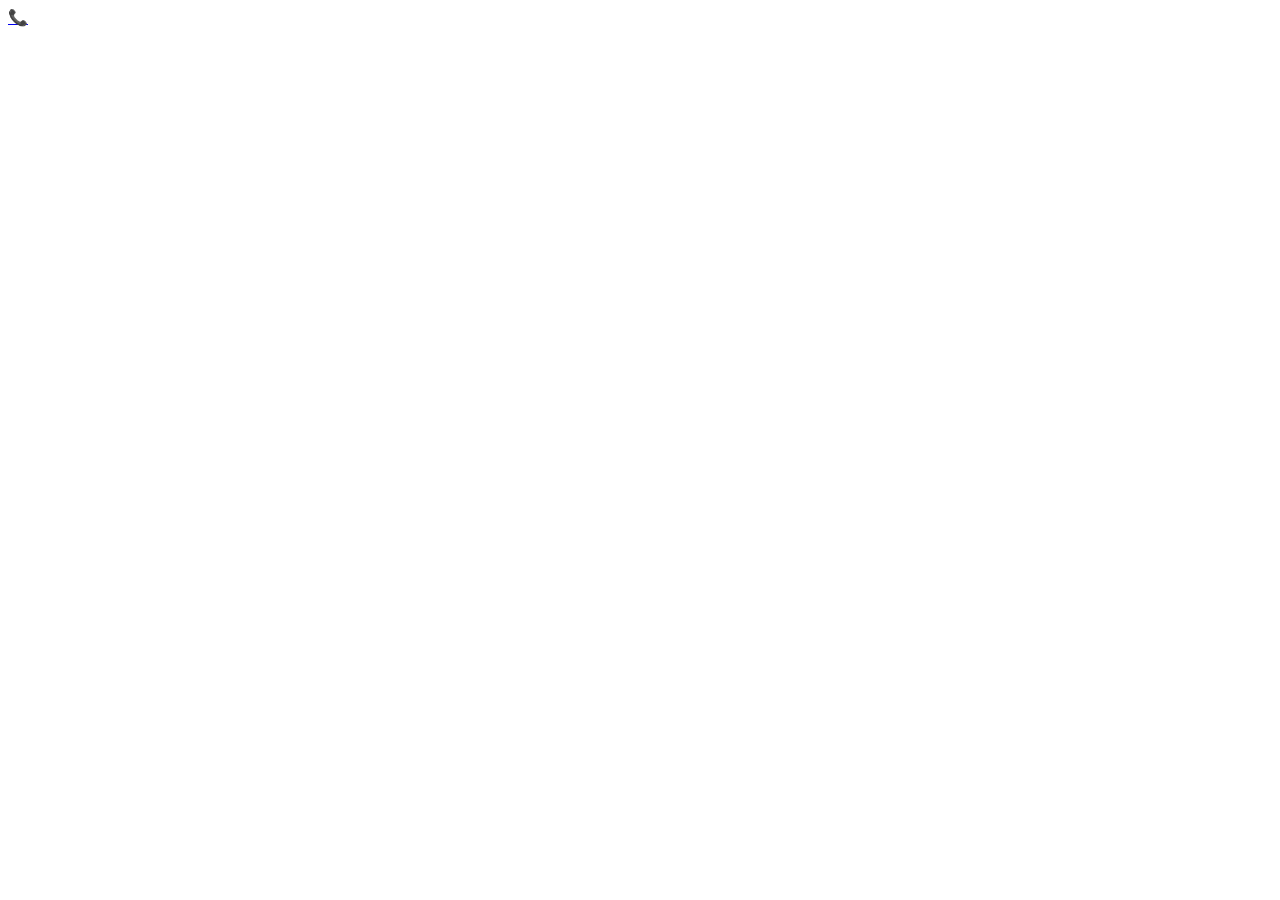
==== index.html @ 780bcf33 "Add files via upload" ====
<!DOCTYPE html>
<html lang="vi">
<head>
  <meta charset="UTF-8" />
  <meta name="viewport" content="width=device-width, initial-scale=1.0" />
  <title>Thái Hà Huy Hotel — Khách sạn gần sân bay Tân Sơn Nhất</title>
  <meta name="description" content="Thái Hà Huy Hotel — khách sạn 2 sao tại 148 Lê Văn Sỹ, Phú Nhuận, TP.HCM. Cách sân bay Tân Sơn Nhất khoảng 3km. Đặt phòng: 0377775231" />
  <meta property="og:title" content="Thái Hà Huy Hotel" />
  <meta property="og:description" content="Khách sạn 2 sao gần sân bay Tân Sơn Nhất — 25 phòng tiện nghi, giá đã gồm VAT. Hotline: 0377775231" />
  <meta property="og:type" content="website" />
  <link rel="preconnect" href="https://fonts.googleapis.com" />
  <link href="https://fonts.googleapis.com/css2?family=Be+Vietnam+Pro:wght@400;600;700;800&display=swap" rel="stylesheet" />
  <link rel="stylesheet" href="css/style.css" />
</head>
<body>
  <div data-include="partials/header.html"></div>
  <div data-include="partials/hero.html"></div>
  <main>
    <div data-include="partials/about.html"></div>
    <div data-include="partials/rooms.html"></div>
    <div data-include="partials/amenities.html"></div>
    <div data-include="partials/location.html"></div>
    <div data-include="partials/contact.html"></div>
  </main>
  <div data-include="partials/footer.html"></div>

  <a class="call-float" href="tel:0377775231" aria-label="Gọi đặt phòng">📞</a>
  <script src="js/main.js"></script>
</body>
</html>
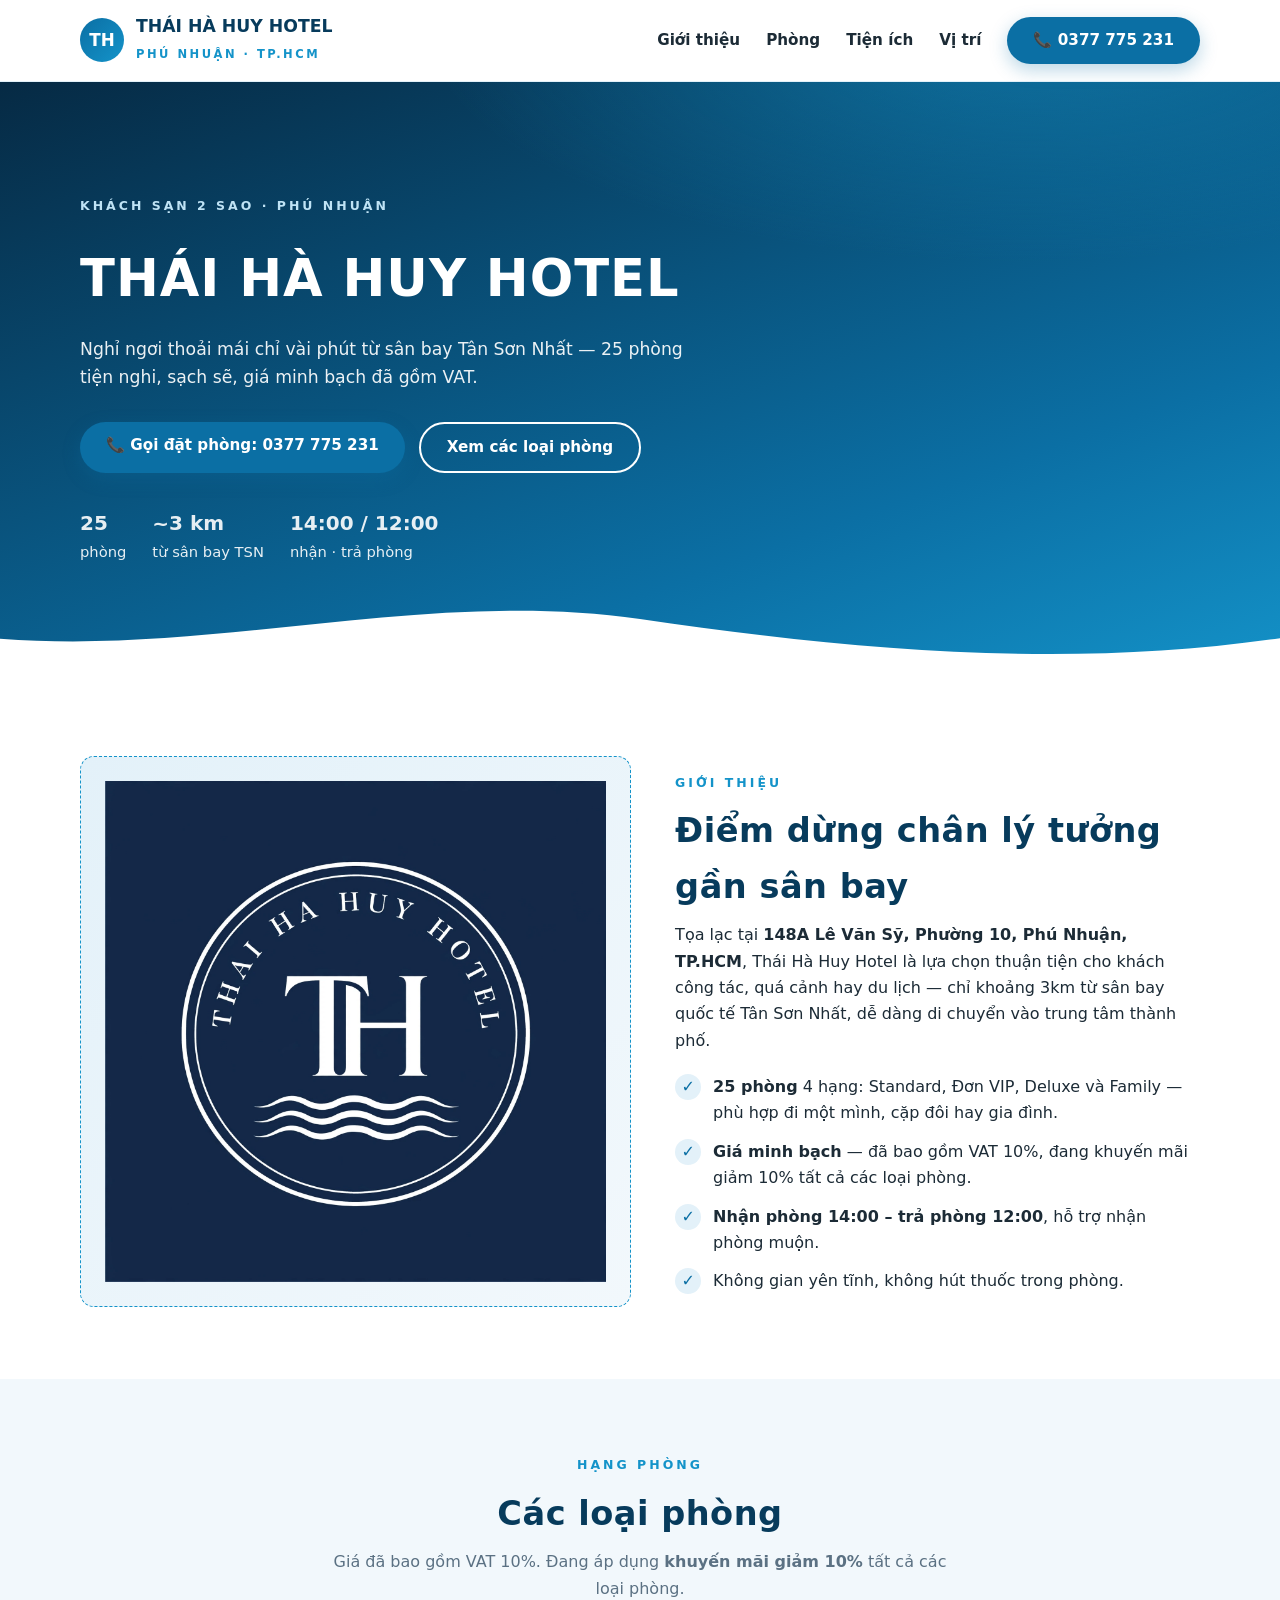
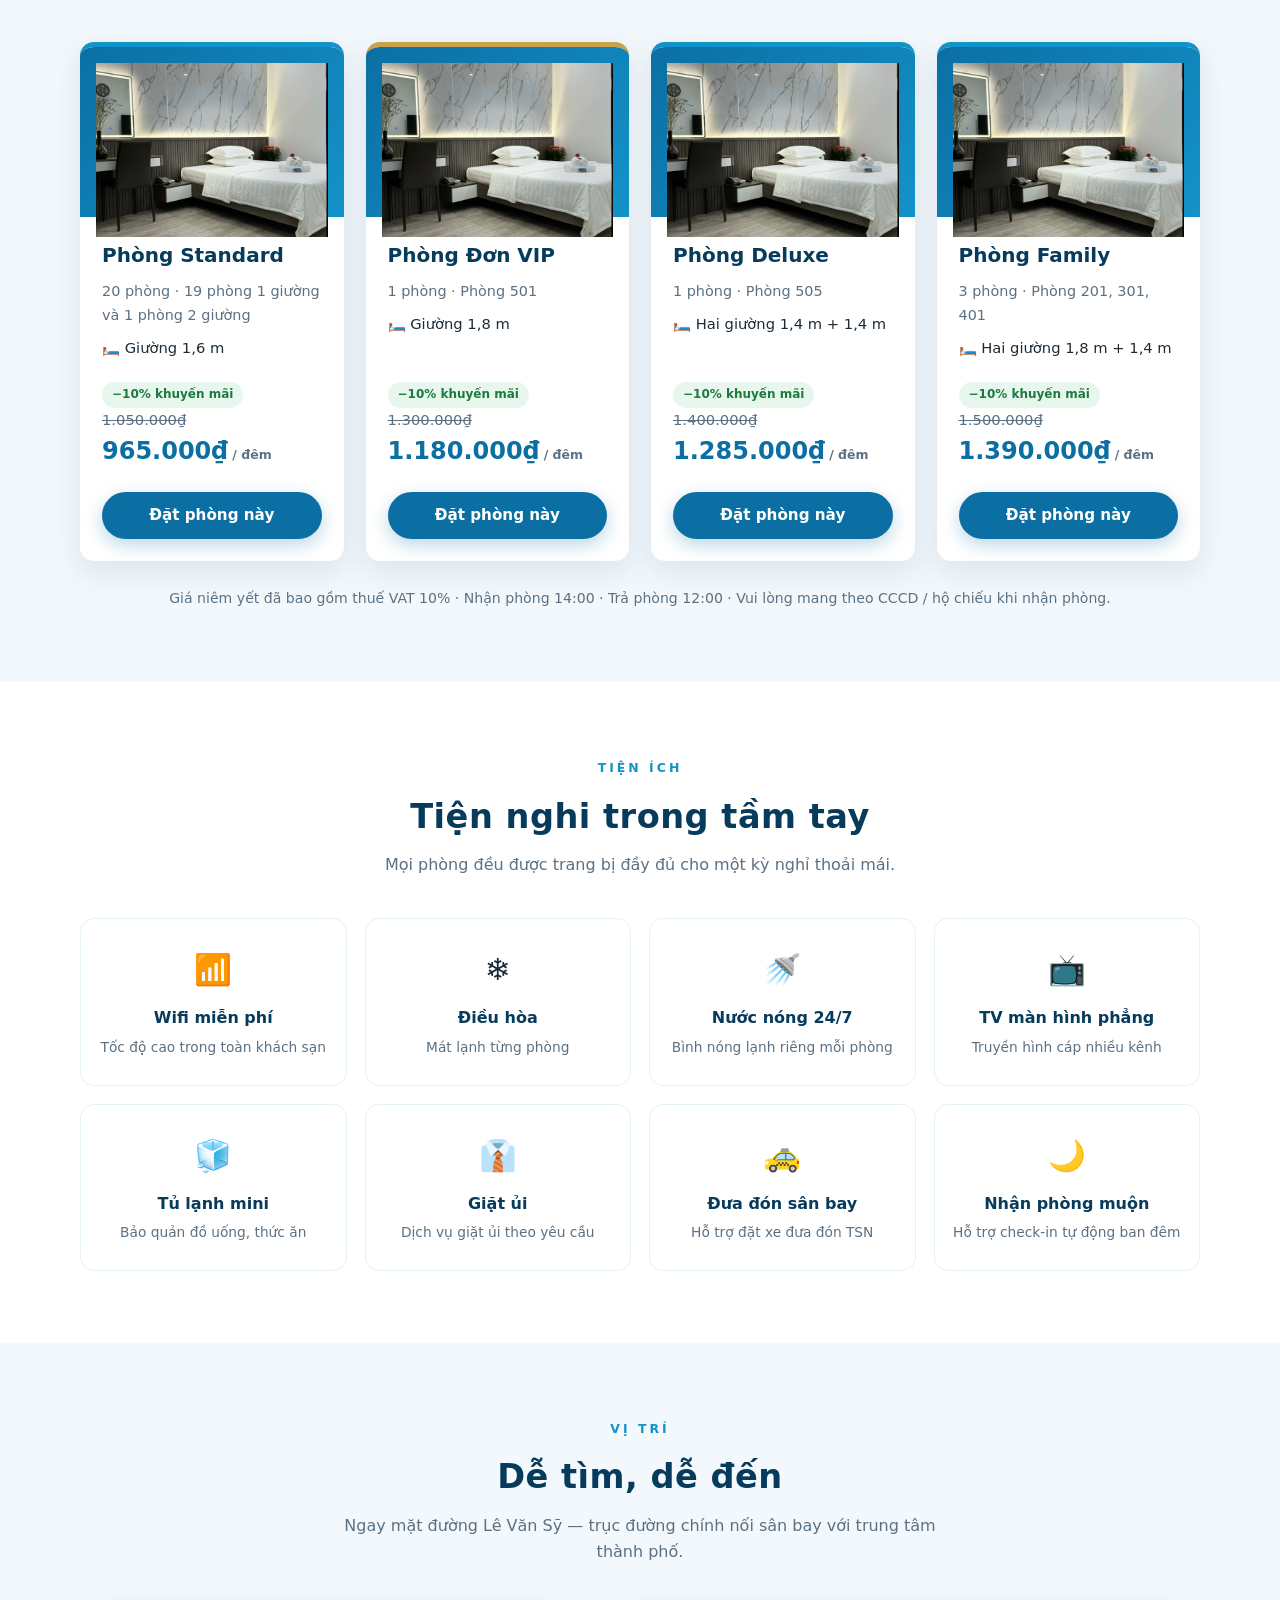
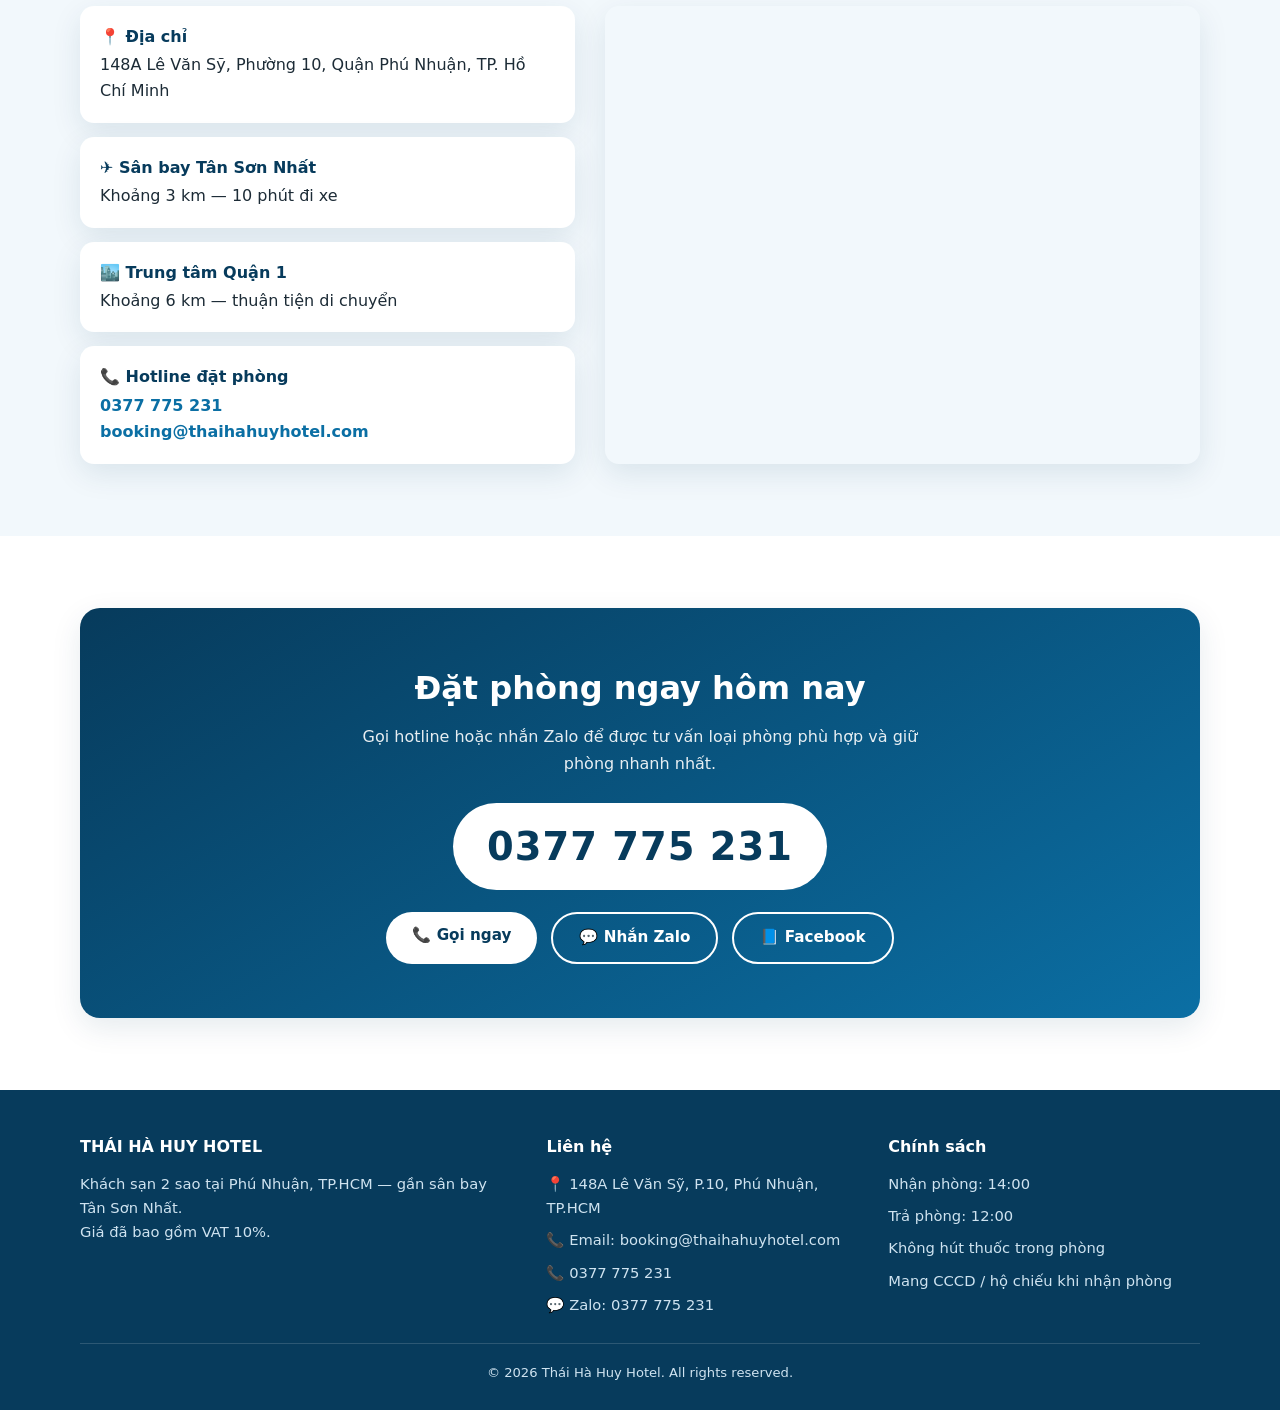
==== commit cbf5ca48: "Add favicon link to head" ====
--- a/index.html
+++ b/index.html
@@ -3,6 +3,7 @@
 <head>
   <meta charset="UTF-8" />
   <meta name="viewport" content="width=device-width, initial-scale=1.0" />
+  <link rel="icon" type="image/svg+xml" href="/favicon.svg" />
   <title>Thái Hà Huy Hotel — Khách sạn gần sân bay Tân Sơn Nhất</title>
   <meta name="description" content="Thái Hà Huy Hotel — khách sạn 2 sao tại 148 Lê Văn Sỹ, Phú Nhuận, TP.HCM. Cách sân bay Tân Sơn Nhất khoảng 3km. Đặt phòng: 0377775231" />
   <meta property="og:title" content="Thái Hà Huy Hotel" />
--- a/css/style.css
+++ b/css/style.css
@@ -0,0 +1,263 @@
+/* THÁI HÀ HUY HOTEL — tông xanh biển + trắng, sang & đơn giản */
+:root {
+  --blue-900: #073b5c;
+  --blue-700: #0b6fa4;
+  --blue-500: #1493c9;
+  --blue-100: #e3f1f9;
+  --blue-50: #f2f8fc;
+  --ink: #1c2b36;
+  --muted: #5b7183;
+  --white: #ffffff;
+  --gold: #c9a24b;
+  --radius: 14px;
+  --shadow: 0 10px 30px rgba(7, 59, 92, 0.10);
+}
+* { margin: 0; padding: 0; box-sizing: border-box; }
+html { scroll-behavior: smooth; }
+body {
+  font-family: "Be Vietnam Pro", "Segoe UI", system-ui, -apple-system, Arial, sans-serif;
+  color: var(--ink);
+  background: var(--white);
+  line-height: 1.65;
+}
+img { max-width: 100%; display: block; }
+a { text-decoration: none; color: inherit; }
+.container { width: min(1120px, 92%); margin: 0 auto; }
+section { padding: 72px 0; }
+.section-title {
+  text-align: center;
+  color: var(--blue-900);
+  font-size: clamp(1.6rem, 3vw, 2.1rem);
+  letter-spacing: 0.5px;
+  margin-bottom: 8px;
+}
+.section-sub {
+  text-align: center;
+  color: var(--muted);
+  max-width: 640px;
+  margin: 0 auto 40px;
+}
+.eyebrow {
+  display: inline-block;
+  font-size: 0.78rem;
+  font-weight: 700;
+  letter-spacing: 3px;
+  text-transform: uppercase;
+  color: var(--blue-500);
+  margin-bottom: 10px;
+}
+.center { text-align: center; }
+
+/* ---------- Header ---------- */
+.site-header {
+  position: sticky;
+  top: 0;
+  z-index: 50;
+  background: rgba(255, 255, 255, 0.96);
+  backdrop-filter: blur(8px);
+  border-bottom: 1px solid var(--blue-100);
+}
+.header-inner {
+  display: flex;
+  align-items: center;
+  justify-content: space-between;
+  padding: 14px 0;
+}
+.brand { display: flex; align-items: center; gap: 12px; }
+.brand-mark {
+  width: 44px; height: 44px;
+  border-radius: 50%;
+  background: linear-gradient(135deg, var(--blue-700), var(--blue-500));
+  color: #fff;
+  display: grid; place-items: center;
+  font-weight: 800; font-size: 1.05rem;
+}
+.brand-name { font-weight: 800; color: var(--blue-900); font-size: 1.08rem; line-height: 1.2; }
+.brand-sub { font-size: 0.72rem; letter-spacing: 2.5px; color: var(--blue-500); font-weight: 600; }
+.nav { display: flex; gap: 26px; align-items: center; }
+.nav a { font-weight: 600; font-size: 0.95rem; color: var(--ink); }
+.nav a:hover { color: var(--blue-700); }
+.btn {
+  display: inline-block;
+  background: var(--blue-700);
+  color: #fff !important;
+  padding: 11px 26px;
+  border-radius: 999px;
+  font-weight: 700;
+  font-size: 0.95rem;
+  border: none;
+  cursor: pointer;
+  transition: transform 0.15s ease, box-shadow 0.15s ease;
+  box-shadow: 0 6px 18px rgba(11, 111, 164, 0.28);
+}
+.btn:hover { transform: translateY(-2px); box-shadow: 0 10px 24px rgba(11, 111, 164, 0.34); }
+.btn-outline {
+  background: transparent;
+  color: var(--blue-700) !important;
+  border: 2px solid var(--blue-700);
+  box-shadow: none;
+}
+.nav-toggle { display: none; background: none; border: none; font-size: 1.6rem; color: var(--blue-900); cursor: pointer; }
+
+/* ---------- Hero ---------- */
+.hero {
+  position: relative;
+  color: #fff;
+  padding: 110px 0 120px;
+  background:
+    radial-gradient(1000px 400px at 80% -10%, rgba(20, 147, 201, 0.55), transparent 60%),
+    linear-gradient(160deg, #062a44 0%, #0b6fa4 70%, #1493c9 100%);
+  overflow: hidden;
+}
+.hero::after {
+  content: "";
+  position: absolute; inset: auto 0 0 0; height: 120px;
+  background: url("data:image/svg+xml,%3Csvg xmlns='http://www.w3.org/2000/svg' viewBox='0 0 1440 120'%3E%3Cpath fill='%23ffffff' d='M0,64 C240,110 480,20 720,55 C960,90 1200,110 1440,60 L1440,120 L0,120 Z'/%3E%3C/svg%3E") no-repeat bottom / cover;
+}
+.hero h1 { font-size: clamp(2rem, 5vw, 3.2rem); letter-spacing: 1px; margin: 10px 0 14px; }
+.hero p.lead { font-size: 1.08rem; opacity: 0.92; max-width: 620px; }
+.hero-cta { display: flex; gap: 14px; margin-top: 30px; flex-wrap: wrap; position: relative; z-index: 2; }
+.hero .btn-outline { color: #fff !important; border-color: #fff; }
+.hero-badges { display: flex; gap: 26px; margin-top: 34px; flex-wrap: wrap; position: relative; z-index: 2; }
+.hero-badges span { font-size: 0.92rem; opacity: 0.9; }
+.hero-badges strong { display: block; font-size: 1.25rem; }
+
+/* ---------- About ---------- */
+.about-grid { display: grid; grid-template-columns: 1.05fr 1fr; gap: 44px; align-items: center; }
+.about-photo {
+  border-radius: var(--radius);
+  min-height: 340px;
+  background:
+    linear-gradient(135deg, var(--blue-100), var(--blue-50)),
+    repeating-linear-gradient(45deg, transparent, transparent 14px, rgba(11,111,164,0.05) 14px, rgba(11,111,164,0.05) 28px);
+  display: grid; place-items: center;
+  color: var(--blue-700);
+  font-weight: 600;
+  text-align: center;
+  padding: 24px;
+  border: 1px dashed var(--blue-500);
+}
+.about-list { list-style: none; margin-top: 20px; display: grid; gap: 12px; }
+.about-list li { display: flex; gap: 12px; align-items: flex-start; }
+.about-list .tick {
+  flex: 0 0 26px; height: 26px; border-radius: 50%;
+  background: var(--blue-100); color: var(--blue-700);
+  display: grid; place-items: center; font-weight: 800;
+}
+
+/* ---------- Rooms ---------- */
+.rooms { background: var(--blue-50); }
+.room-grid { display: grid; grid-template-columns: repeat(4, 1fr); gap: 22px; }
+.room-card {
+  background: #fff;
+  border-radius: var(--radius);
+  overflow: hidden;
+  box-shadow: var(--shadow);
+  display: flex; flex-direction: column;
+  border-top: 5px solid var(--blue-500);
+}
+.room-card.featured { border-top-color: var(--gold); }
+.room-photo {
+  height: 170px;
+  background: linear-gradient(135deg, var(--blue-700), var(--blue-500));
+  display: grid; place-items: center;
+  color: #fff; font-weight: 700; text-align: center; padding: 16px;
+  font-size: 0.9rem;
+}
+.room-body { padding: 22px; display: flex; flex-direction: column; gap: 8px; flex: 1; }
+.room-body h3 { color: var(--blue-900); font-size: 1.25rem; }
+.room-meta { font-size: 0.9rem; color: var(--muted); }
+.room-bed { font-size: 0.92rem; }
+.price-row { margin-top: auto; padding-top: 12px; }
+.price-old { text-decoration: line-through; color: var(--muted); font-size: 0.92rem; }
+.price-new { color: var(--blue-700); font-size: 1.5rem; font-weight: 800; }
+.price-note { font-size: 0.78rem; color: var(--muted); }
+.promo-tag {
+  display: inline-block; background: #e8f7ee; color: #1c7a3d;
+  font-size: 0.75rem; font-weight: 700; padding: 3px 10px; border-radius: 999px;
+}
+.vat-note { text-align: center; color: var(--muted); font-size: 0.88rem; margin-top: 26px; }
+
+/* ---------- Amenities ---------- */
+.amen-grid { display: grid; grid-template-columns: repeat(4, 1fr); gap: 18px; }
+.amen {
+  background: #fff; border: 1px solid var(--blue-100);
+  border-radius: var(--radius); padding: 26px 18px; text-align: center;
+}
+.amen .icon { font-size: 1.9rem; }
+.amen h4 { color: var(--blue-900); margin: 10px 0 4px; font-size: 1rem; }
+.amen p { font-size: 0.86rem; color: var(--muted); }
+
+/* ---------- Location ---------- */
+.location { background: var(--blue-50); }
+.loc-grid { display: grid; grid-template-columns: 1fr 1.2fr; gap: 30px; align-items: stretch; }
+.loc-info { display: grid; gap: 14px; align-content: start; }
+.loc-item { background: #fff; border-radius: var(--radius); padding: 18px 20px; box-shadow: var(--shadow); }
+.loc-item strong { color: var(--blue-900); display: block; margin-bottom: 2px; }
+.map-wrap { border-radius: var(--radius); overflow: hidden; box-shadow: var(--shadow); min-height: 380px; }
+.map-wrap iframe { width: 100%; height: 100%; min-height: 380px; border: 0; display: block; }
+
+/* ---------- Contact / booking ---------- */
+.booking-box {
+  background: linear-gradient(150deg, var(--blue-900), var(--blue-700));
+  color: #fff;
+  border-radius: 20px;
+  padding: 54px 40px;
+  text-align: center;
+  box-shadow: var(--shadow);
+}
+.booking-box h2 { font-size: clamp(1.5rem, 3vw, 2rem); margin-bottom: 10px; }
+.booking-box p { opacity: 0.9; max-width: 560px; margin: 0 auto 26px; }
+.hotline-big {
+  display: inline-block;
+  font-size: clamp(1.6rem, 4vw, 2.4rem);
+  font-weight: 800;
+  letter-spacing: 1px;
+  background: #fff;
+  color: var(--blue-900);
+  padding: 12px 34px;
+  border-radius: 999px;
+  margin-bottom: 22px;
+}
+.booking-actions { display: flex; gap: 14px; justify-content: center; flex-wrap: wrap; }
+.booking-actions .btn { background: #fff; color: var(--blue-900) !important; box-shadow: none; }
+.booking-actions .btn.ghost { background: transparent; color: #fff !important; border: 2px solid #fff; }
+
+/* ---------- Footer ---------- */
+footer { background: var(--blue-900); color: #cfe3f0; padding: 44px 0 26px; font-size: 0.92rem; }
+.footer-grid { display: grid; grid-template-columns: 1.4fr 1fr 1fr; gap: 30px; margin-bottom: 26px; }
+footer h4 { color: #fff; margin-bottom: 12px; font-size: 1rem; }
+footer ul { list-style: none; display: grid; gap: 8px; }
+footer a:hover { color: #fff; }
+.copyright { border-top: 1px solid rgba(255,255,255,0.15); padding-top: 18px; text-align: center; font-size: 0.82rem; }
+
+/* ---------- Floating call button (mobile) ---------- */
+.call-float {
+  display: none;
+  position: fixed; right: 18px; bottom: 18px; z-index: 60;
+  width: 58px; height: 58px; border-radius: 50%;
+  background: var(--blue-700); color: #fff;
+  place-items: center; font-size: 1.5rem;
+  box-shadow: 0 8px 22px rgba(11,111,164,0.45);
+}
+
+/* ---------- Responsive ---------- */
+@media (max-width: 960px) {
+  .room-grid { grid-template-columns: repeat(2, 1fr); }
+  .amen-grid { grid-template-columns: repeat(2, 1fr); }
+  .about-grid, .loc-grid { grid-template-columns: 1fr; }
+  .footer-grid { grid-template-columns: 1fr 1fr; }
+}
+@media (max-width: 640px) {
+  section { padding: 52px 0; }
+  .nav {
+    display: none; position: absolute; top: 100%; left: 0; right: 0;
+    background: #fff; flex-direction: column; padding: 18px; gap: 14px;
+    border-bottom: 1px solid var(--blue-100);
+  }
+  .nav.open { display: flex; }
+  .nav-toggle { display: block; }
+  .room-grid { grid-template-columns: 1fr; }
+  .call-float { display: grid; }
+  .footer-grid { grid-template-columns: 1fr; }
+}
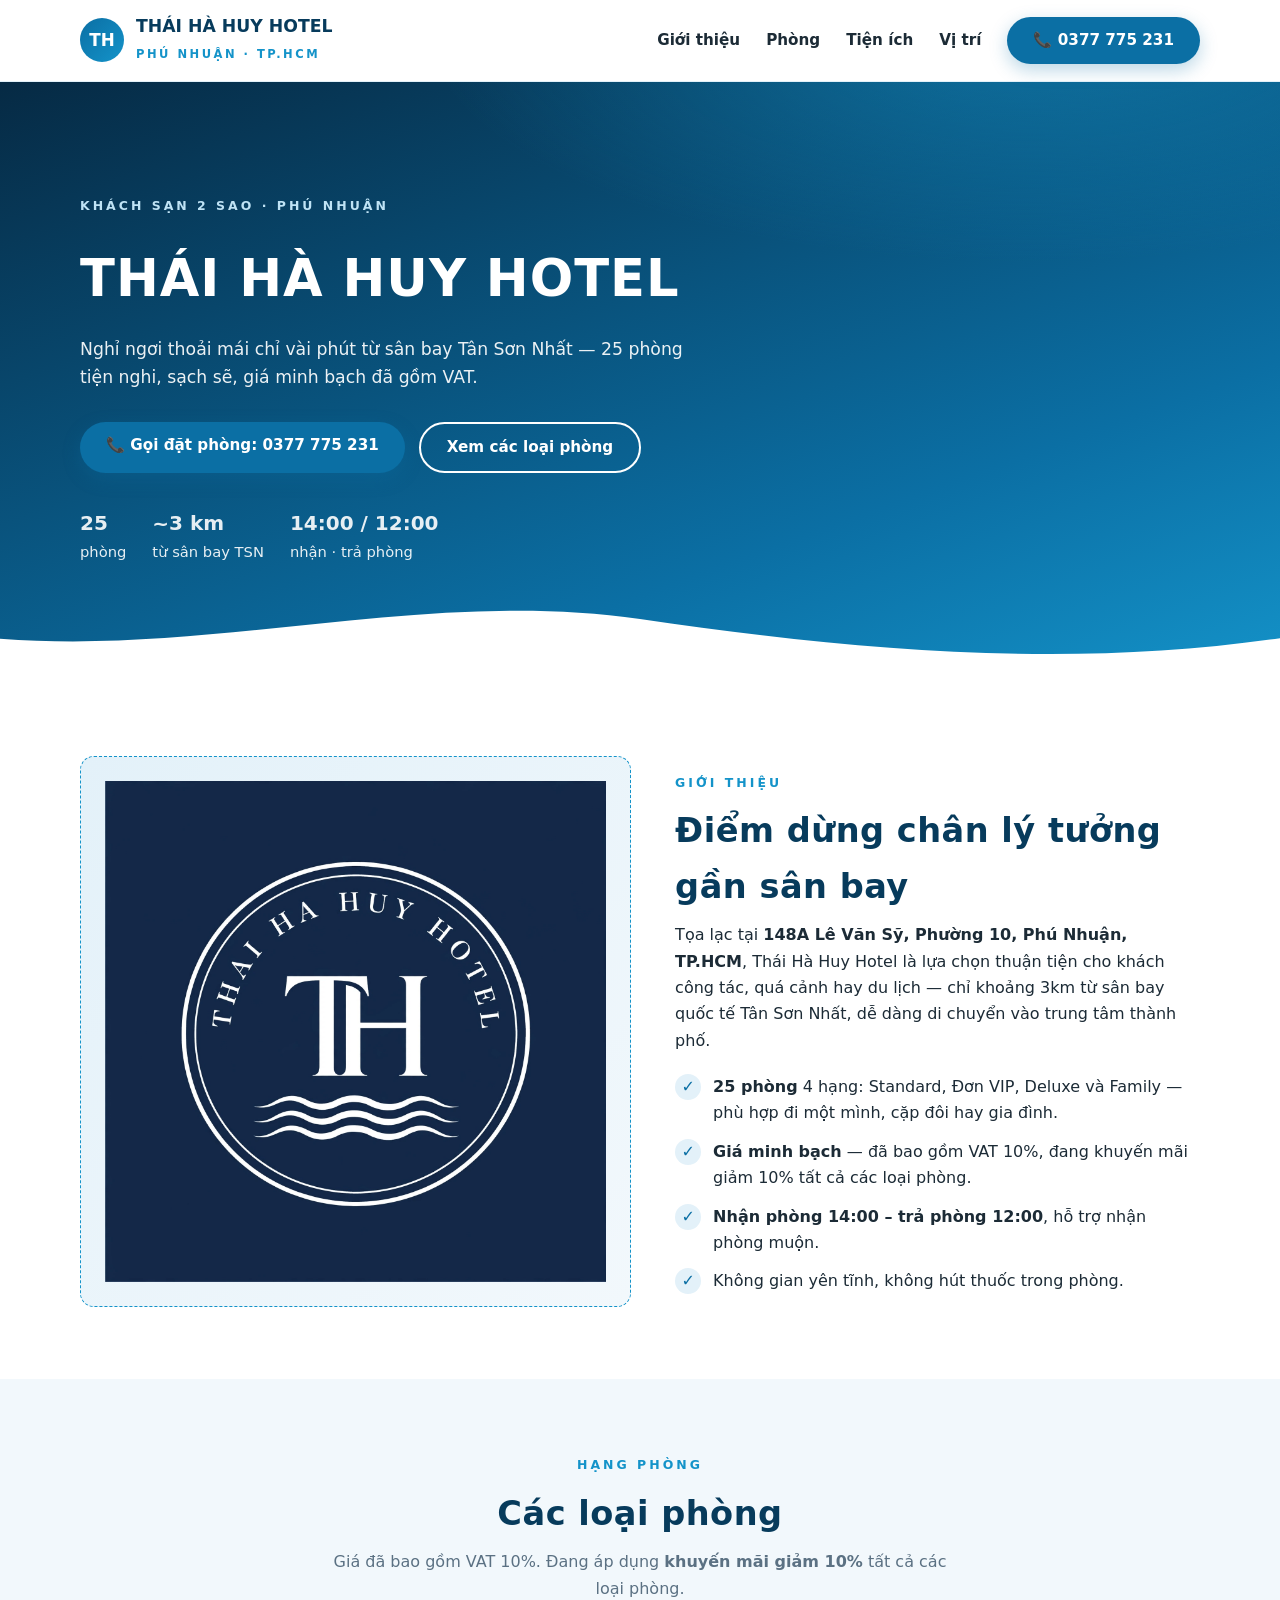
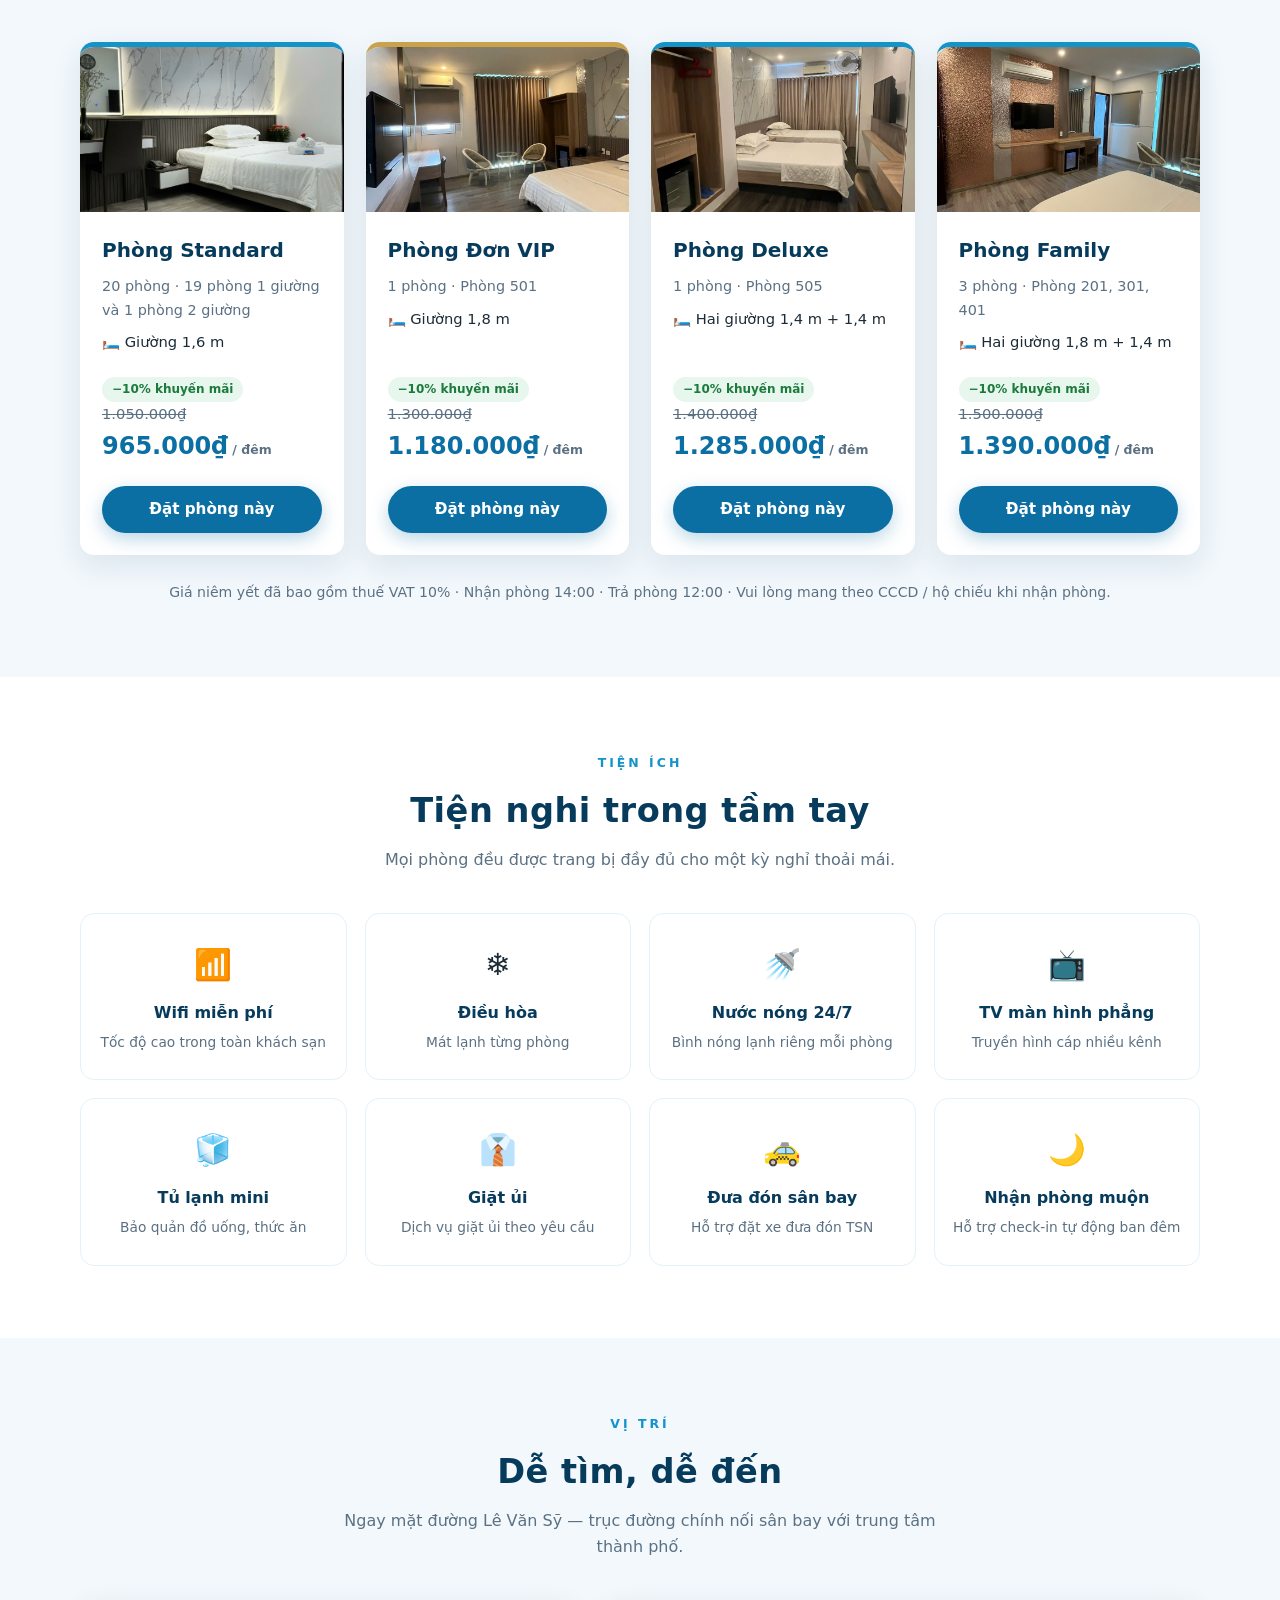
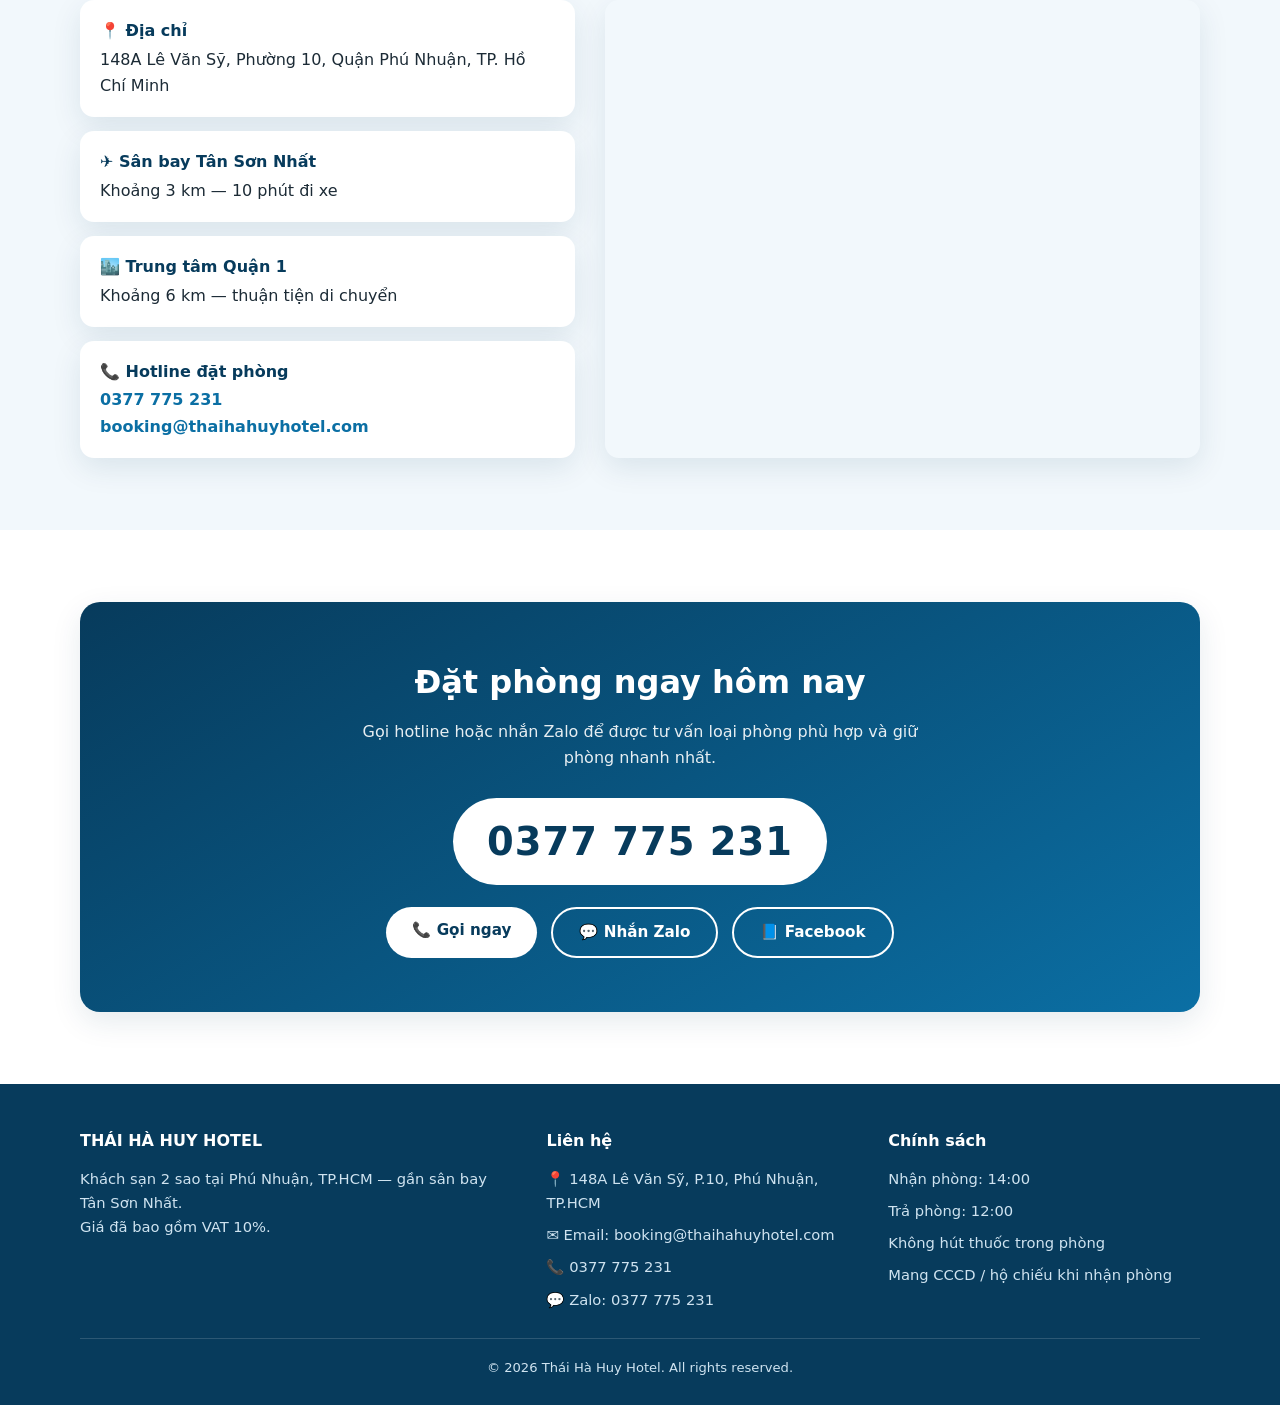
==== commit 9b65c896: "Sync address to 148A Le Van Sy" ====
--- a/index.html
+++ b/index.html
@@ -4,10 +4,10 @@
   <meta charset="UTF-8" />
   <meta name="viewport" content="width=device-width, initial-scale=1.0" />
   <link rel="icon" type="image/svg+xml" href="/favicon.svg" />
-  <title>Thái Hà Huy Hotel — Khách sạn gần sân bay Tân Sơn Nhất</title>
-  <meta name="description" content="Thái Hà Huy Hotel — khách sạn 2 sao tại 148 Lê Văn Sỹ, Phú Nhuận, TP.HCM. Cách sân bay Tân Sơn Nhất khoảng 3km. Đặt phòng: 0377775231" />
+  <title>Thái Hà Huy Hotel — Khách sạn 2 sao gần sân bay Tân Sơn Nhất</title>
+  <meta name="description" content="Thái Hà Huy Hotel — khách sạn 2 sao tại 148A Lê Văn Sỹ, Phú Nhuận, TP.HCM, cách sân bay Tân Sơn Nhất ~3km. Phòng sạch đẹp, giá từ 720.000đ/đêm. Đặt phòng: 0377 775 231." />
   <meta property="og:title" content="Thái Hà Huy Hotel" />
-  <meta property="og:description" content="Khách sạn 2 sao gần sân bay Tân Sơn Nhất — 25 phòng tiện nghi, giá đã gồm VAT. Hotline: 0377775231" />
+  <meta property="og:description" content="Thái Hà Huy Hotel — khách sạn 2 sao tại 148A Lê Văn Sỹ, Phú Nhuận, TP.HCM, cách sân bay Tân Sơn Nhất ~3km. Phòng sạch đẹp, giá từ 720.000đ/đêm. Đặt phòng: 0377 775 231." />
   <meta property="og:type" content="website" />
   <link rel="preconnect" href="https://fonts.googleapis.com" />
   <link href="https://fonts.googleapis.com/css2?family=Be+Vietnam+Pro:wght@400;600;700;800&display=swap" rel="stylesheet" />
--- a/css/style.css
+++ b/css/style.css
@@ -158,12 +158,18 @@
 }
 .room-card.featured { border-top-color: var(--gold); }
 .room-photo {
-  height: 170px;
+  aspect-ratio: 16 / 10;
+  overflow: hidden;
   background: linear-gradient(135deg, var(--blue-700), var(--blue-500));
-  display: grid; place-items: center;
-  color: #fff; font-weight: 700; text-align: center; padding: 16px;
-  font-size: 0.9rem;
-}
+}
+.room-photo img {
+  width: 100%;
+  height: 100%;
+  object-fit: cover;
+  display: block;
+  transition: transform 0.4s ease;
+}
+.room-card:hover .room-photo img { transform: scale(1.05); }
 .room-body { padding: 22px; display: flex; flex-direction: column; gap: 8px; flex: 1; }
 .room-body h3 { color: var(--blue-900); font-size: 1.25rem; }
 .room-meta { font-size: 0.9rem; color: var(--muted); }
@@ -261,3 +267,4 @@
   .call-float { display: grid; }
   .footer-grid { grid-template-columns: 1fr; }
 }
+
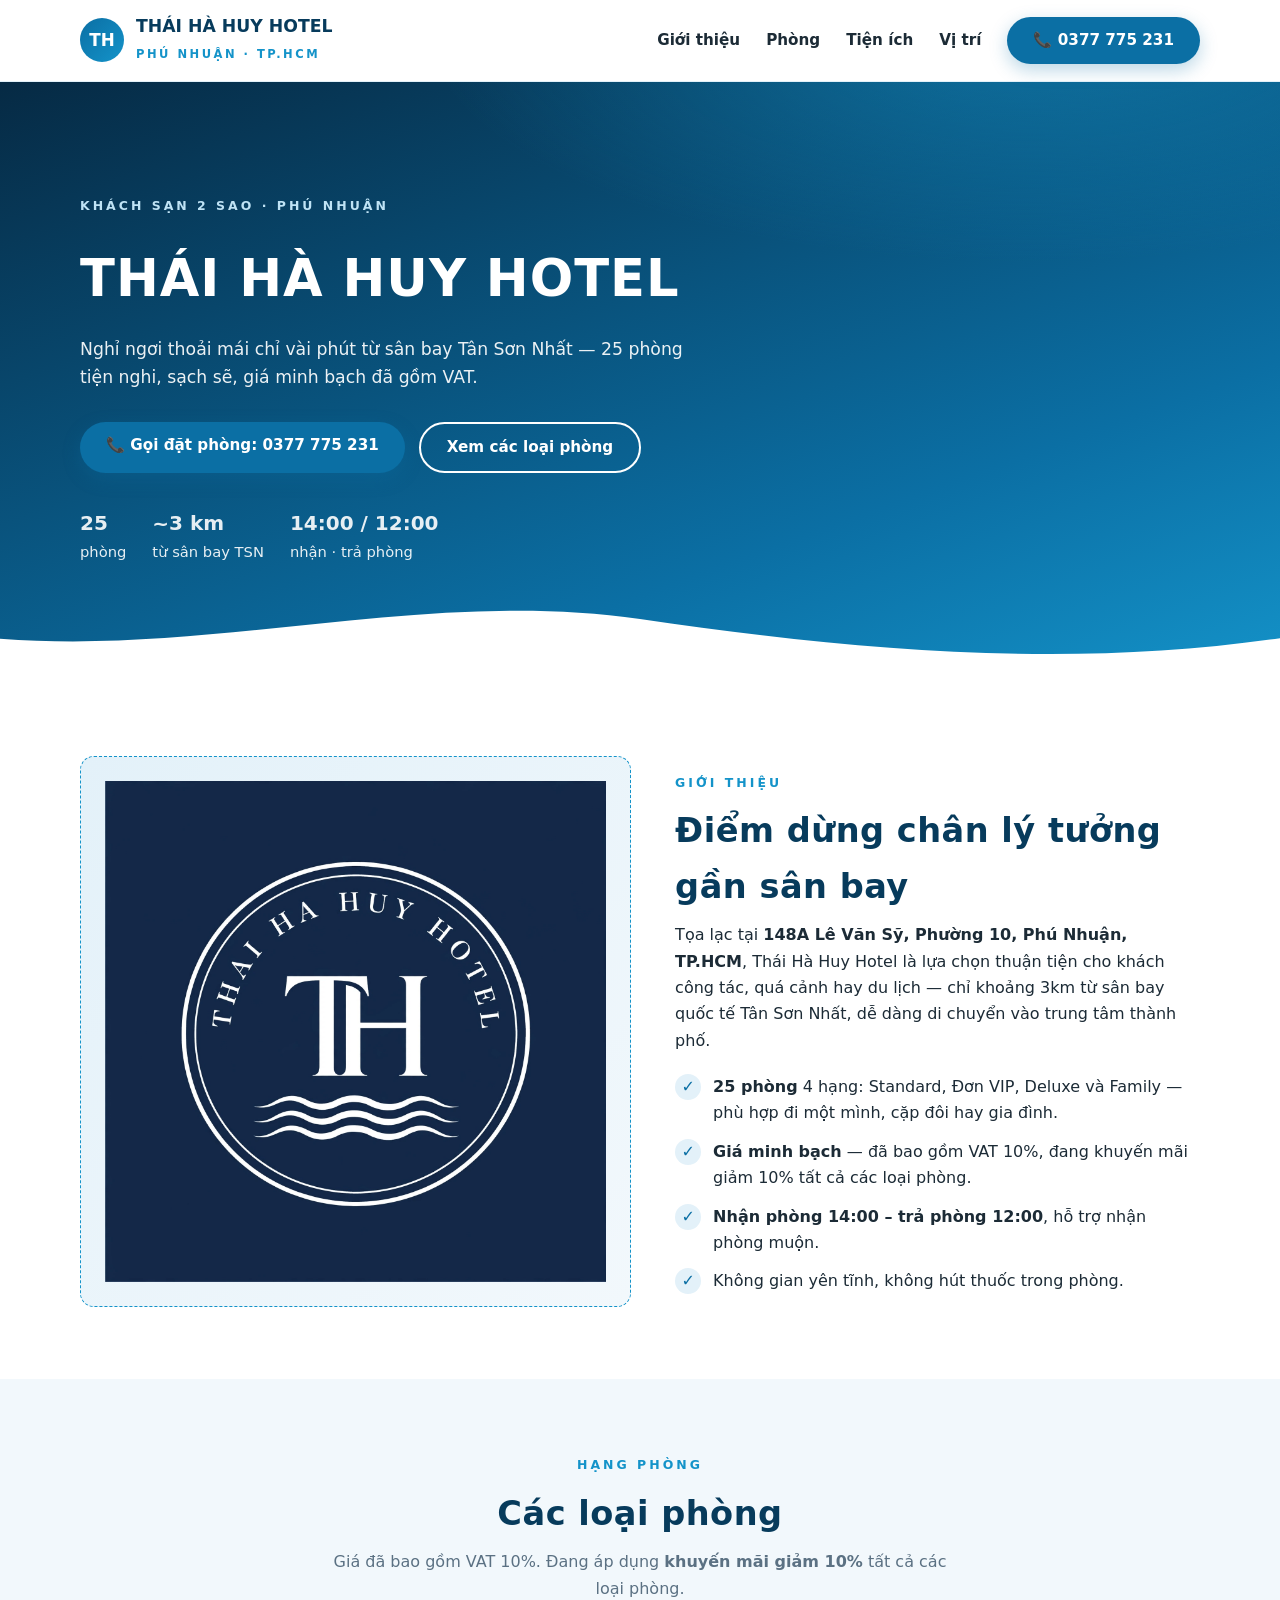
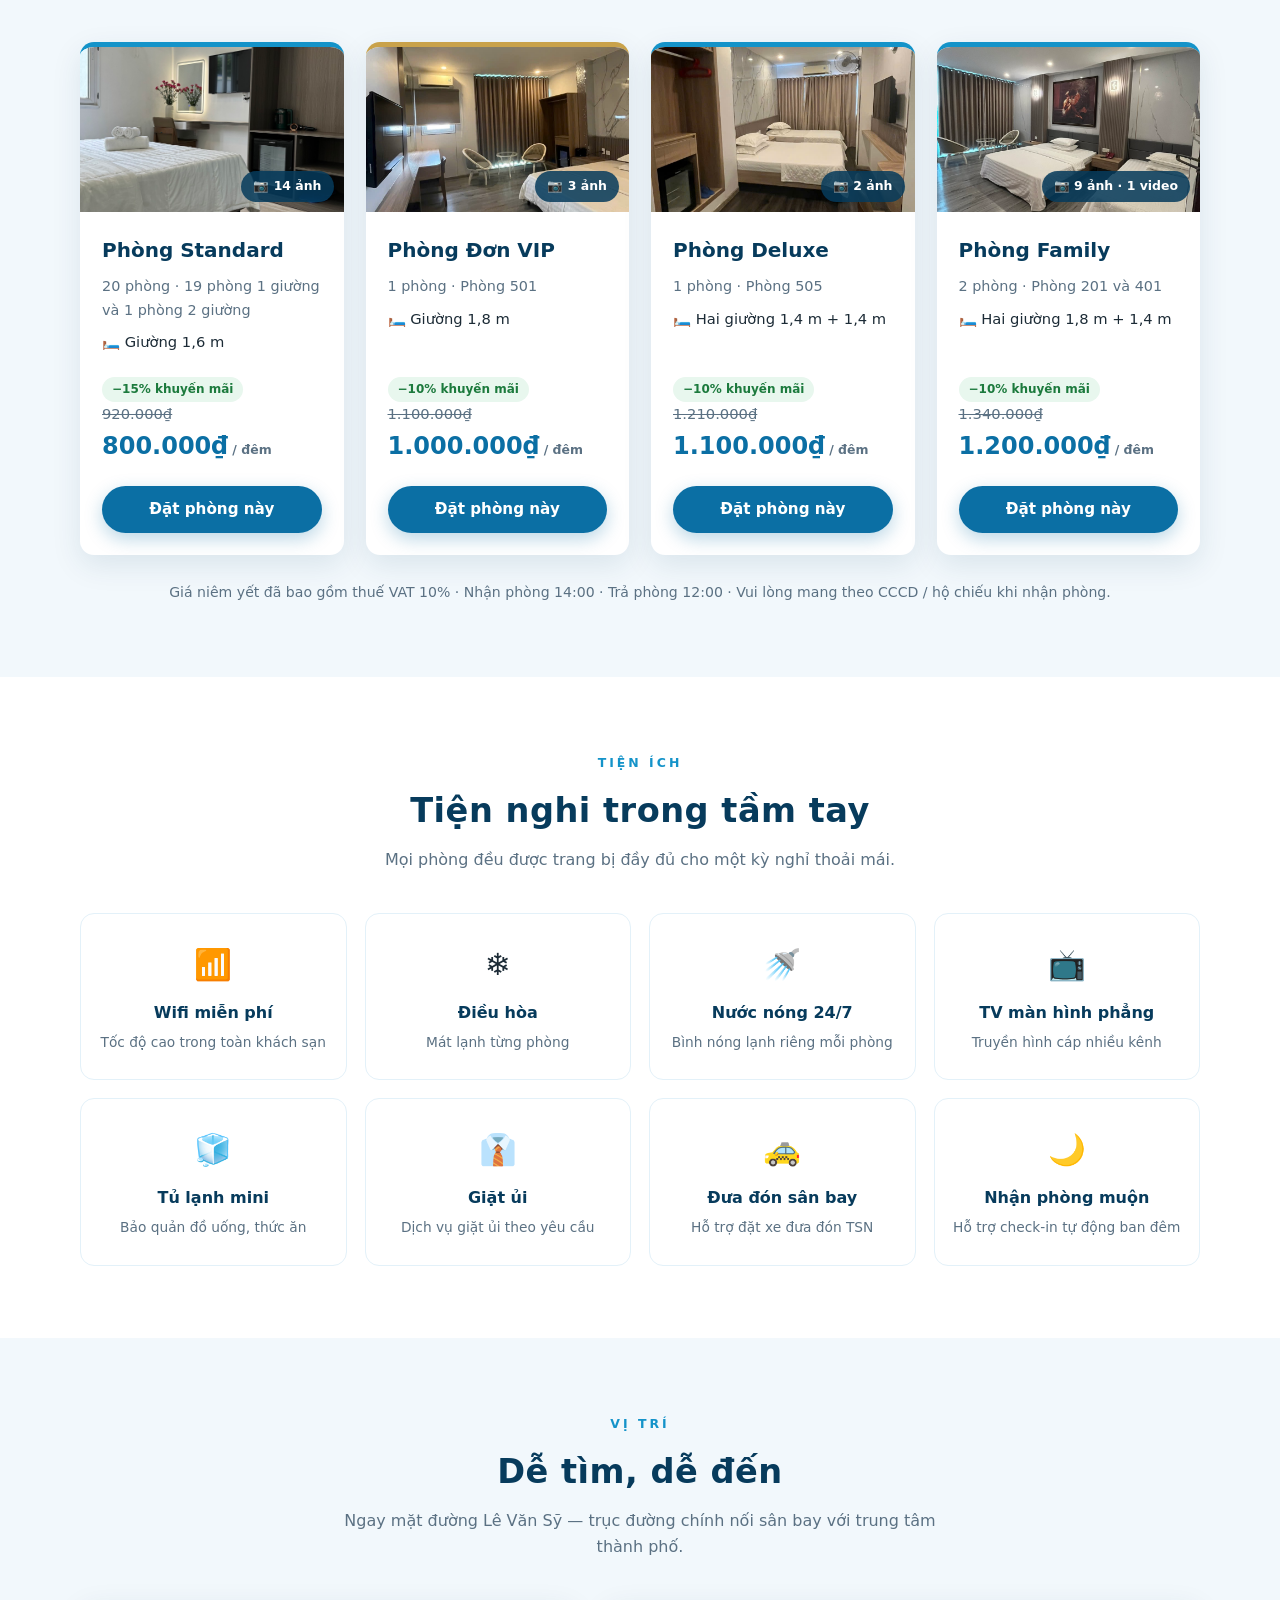
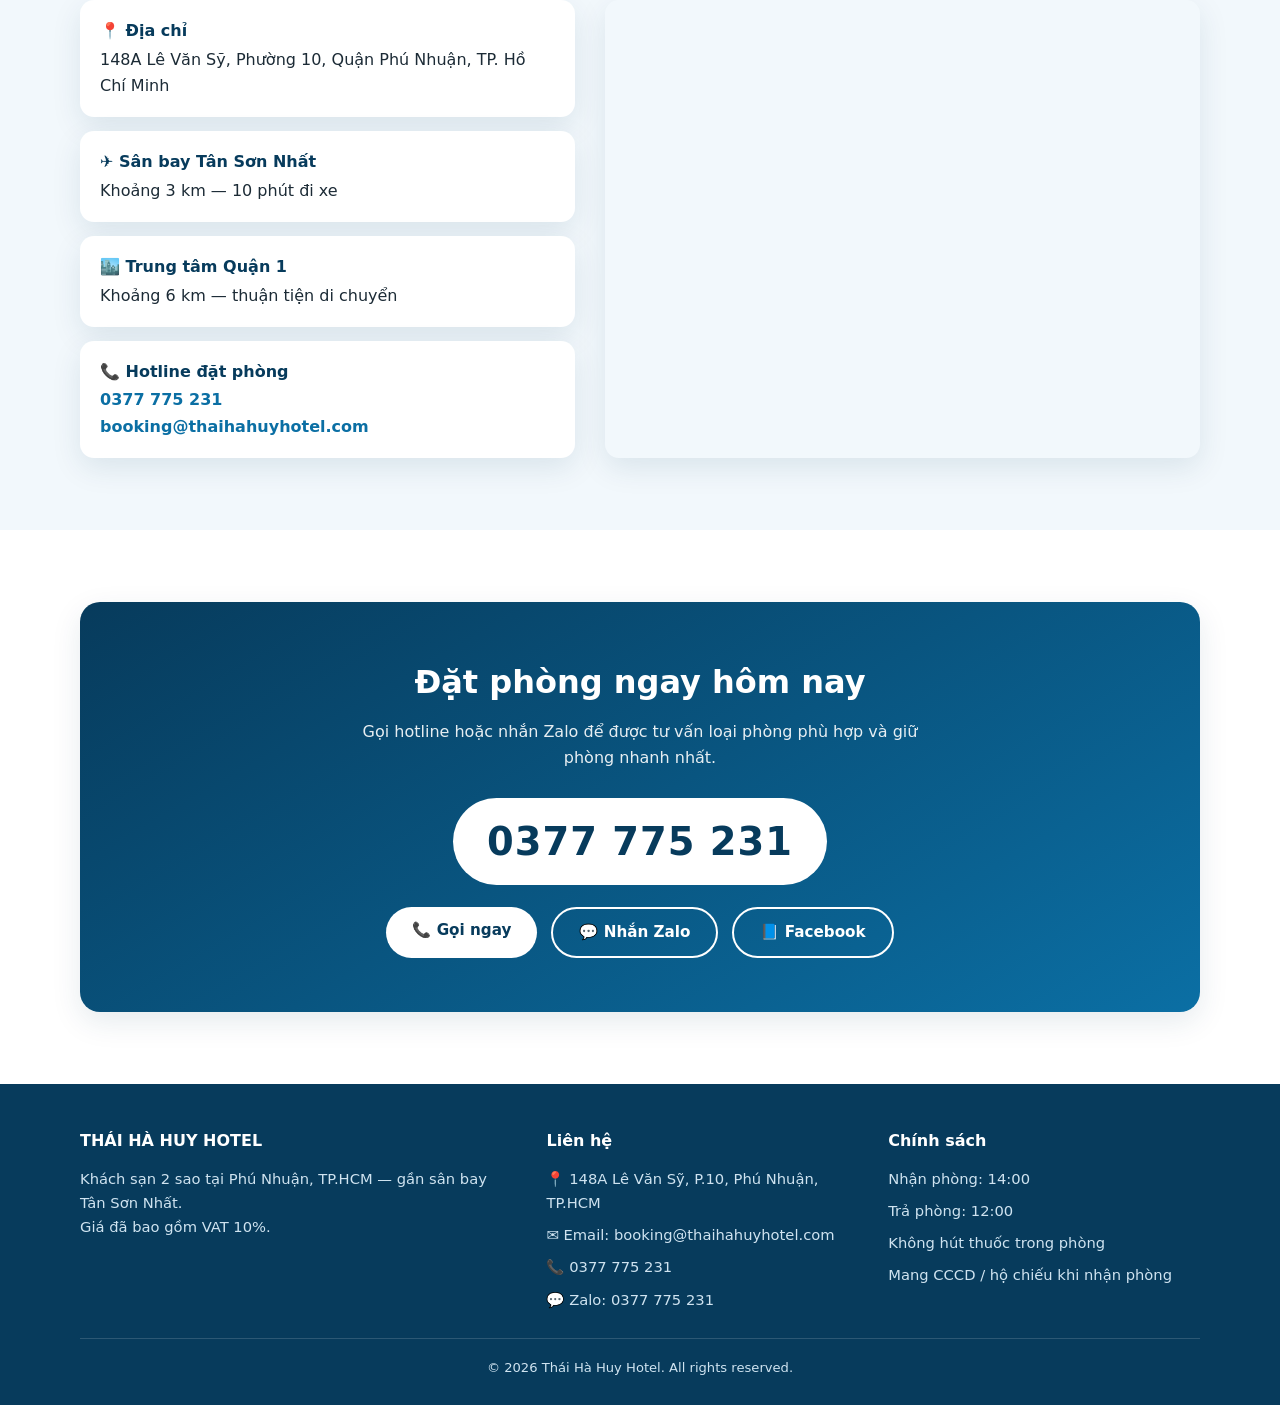
==== commit 7226eb8d: "Add og:image thumbnail (facade photo) + og:url + twitter card" ====
--- a/index.html
+++ b/index.html
@@ -9,6 +9,12 @@
   <meta property="og:title" content="Thái Hà Huy Hotel" />
   <meta property="og:description" content="Thái Hà Huy Hotel — khách sạn 2 sao tại 148A Lê Văn Sỹ, Phú Nhuận, TP.HCM, cách sân bay Tân Sơn Nhất ~3km. Phòng sạch đẹp, giá từ 720.000đ/đêm. Đặt phòng: 0377 775 231." />
   <meta property="og:type" content="website" />
+  <meta property="og:url" content="https://www.thaihahuyhotel.com/" />
+  <meta property="og:image" content="https://www.thaihahuyhotel.com/images/Rom-Standard-Thai-Ha-Huy-Hotel.jpg" />
+  <meta property="og:image:width" content="1824" />
+  <meta property="og:image:height" content="1376" />
+  <meta name="twitter:card" content="summary_large_image" />
+  <meta name="twitter:image" content="https://www.thaihahuyhotel.com/images/Rom-Standard-Thai-Ha-Huy-Hotel.jpg" />
   <link rel="preconnect" href="https://fonts.googleapis.com" />
   <link href="https://fonts.googleapis.com/css2?family=Be+Vietnam+Pro:wght@400;600;700;800&display=swap" rel="stylesheet" />
   <link rel="stylesheet" href="css/style.css" />
--- a/css/style.css
+++ b/css/style.css
@@ -268,3 +268,43 @@
   .footer-grid { grid-template-columns: 1fr; }
 }
 
+/* ---------- Gallery ảnh phòng ---------- */
+.room-photo { position: relative; cursor: zoom-in; }
+.photo-count {
+  position: absolute; right: 10px; bottom: 10px; z-index: 2;
+  background: rgba(7, 59, 92, 0.85); color: #fff;
+  font-size: 0.78rem; font-weight: 700;
+  padding: 5px 12px; border-radius: 999px;
+}
+.room-card:hover .photo-count { background: var(--blue-700); }
+.lightbox {
+  position: fixed; inset: 0; z-index: 200;
+  background: rgba(4, 26, 40, 0.92);
+  display: none; align-items: center; justify-content: center;
+}
+.lightbox.open { display: flex; }
+.lightbox-media { max-width: 92vw; max-height: 84vh; display: flex; }
+.lightbox-media img, .lightbox-media video {
+  max-width: 92vw; max-height: 84vh; object-fit: contain;
+  border-radius: 12px; box-shadow: 0 20px 60px rgba(0, 0, 0, 0.5);
+}
+.lightbox-close, .lightbox-prev, .lightbox-next {
+  position: absolute; border: none; cursor: pointer; color: #fff;
+  background: rgba(255, 255, 255, 0.15); border-radius: 50%;
+  width: 48px; height: 48px; font-size: 1.8rem; line-height: 1;
+  display: grid; place-items: center;
+}
+.lightbox-close:hover, .lightbox-prev:hover, .lightbox-next:hover { background: var(--blue-700); }
+.lightbox-close { top: 18px; right: 18px; }
+.lightbox-prev { left: 18px; top: 50%; transform: translateY(-50%); }
+.lightbox-next { right: 18px; top: 50%; transform: translateY(-50%); }
+.lightbox-counter {
+  position: absolute; bottom: 20px; left: 50%; transform: translateX(-50%);
+  color: #fff; font-weight: 700; font-size: 0.95rem;
+  background: rgba(255, 255, 255, 0.15); padding: 4px 14px; border-radius: 999px;
+}
+@media (max-width: 640px) {
+  .lightbox-prev { left: 8px; }
+  .lightbox-next { right: 8px; }
+  .lightbox-close, .lightbox-prev, .lightbox-next { width: 40px; height: 40px; font-size: 1.5rem; }
+}
